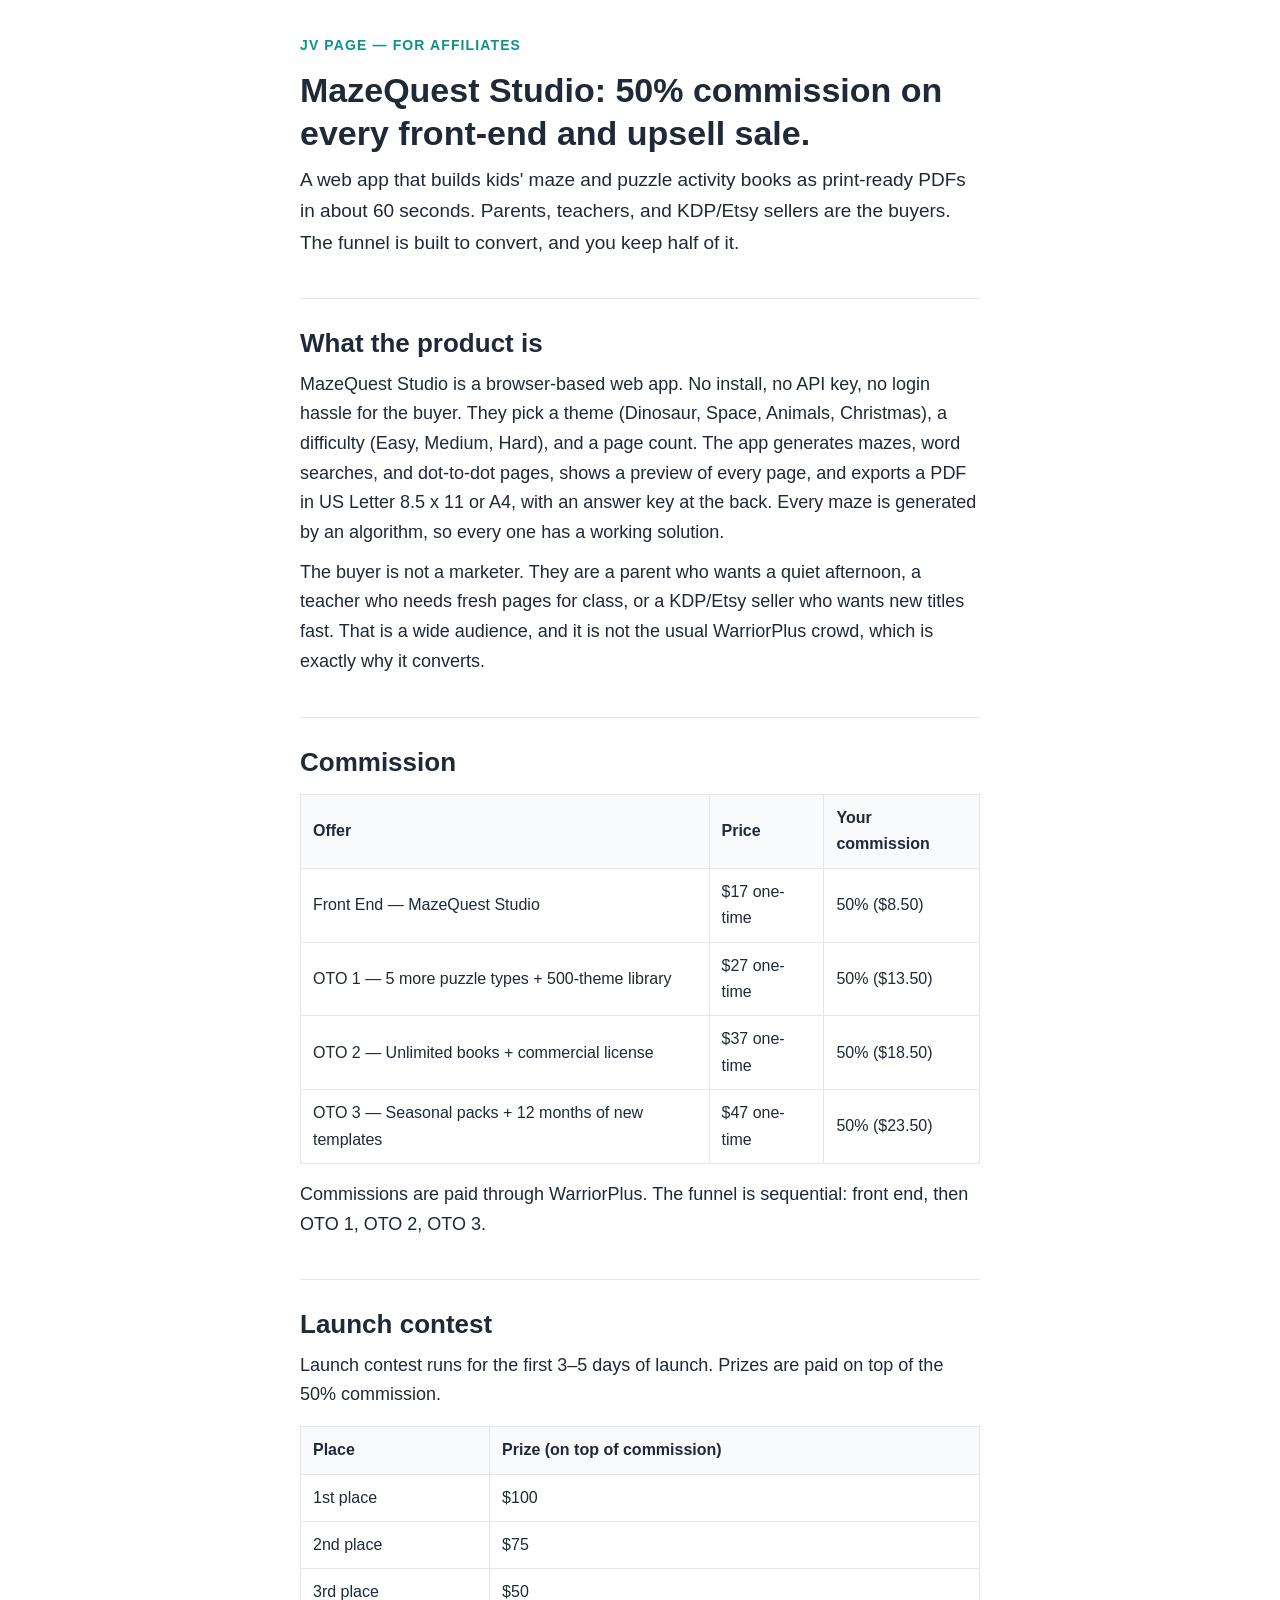
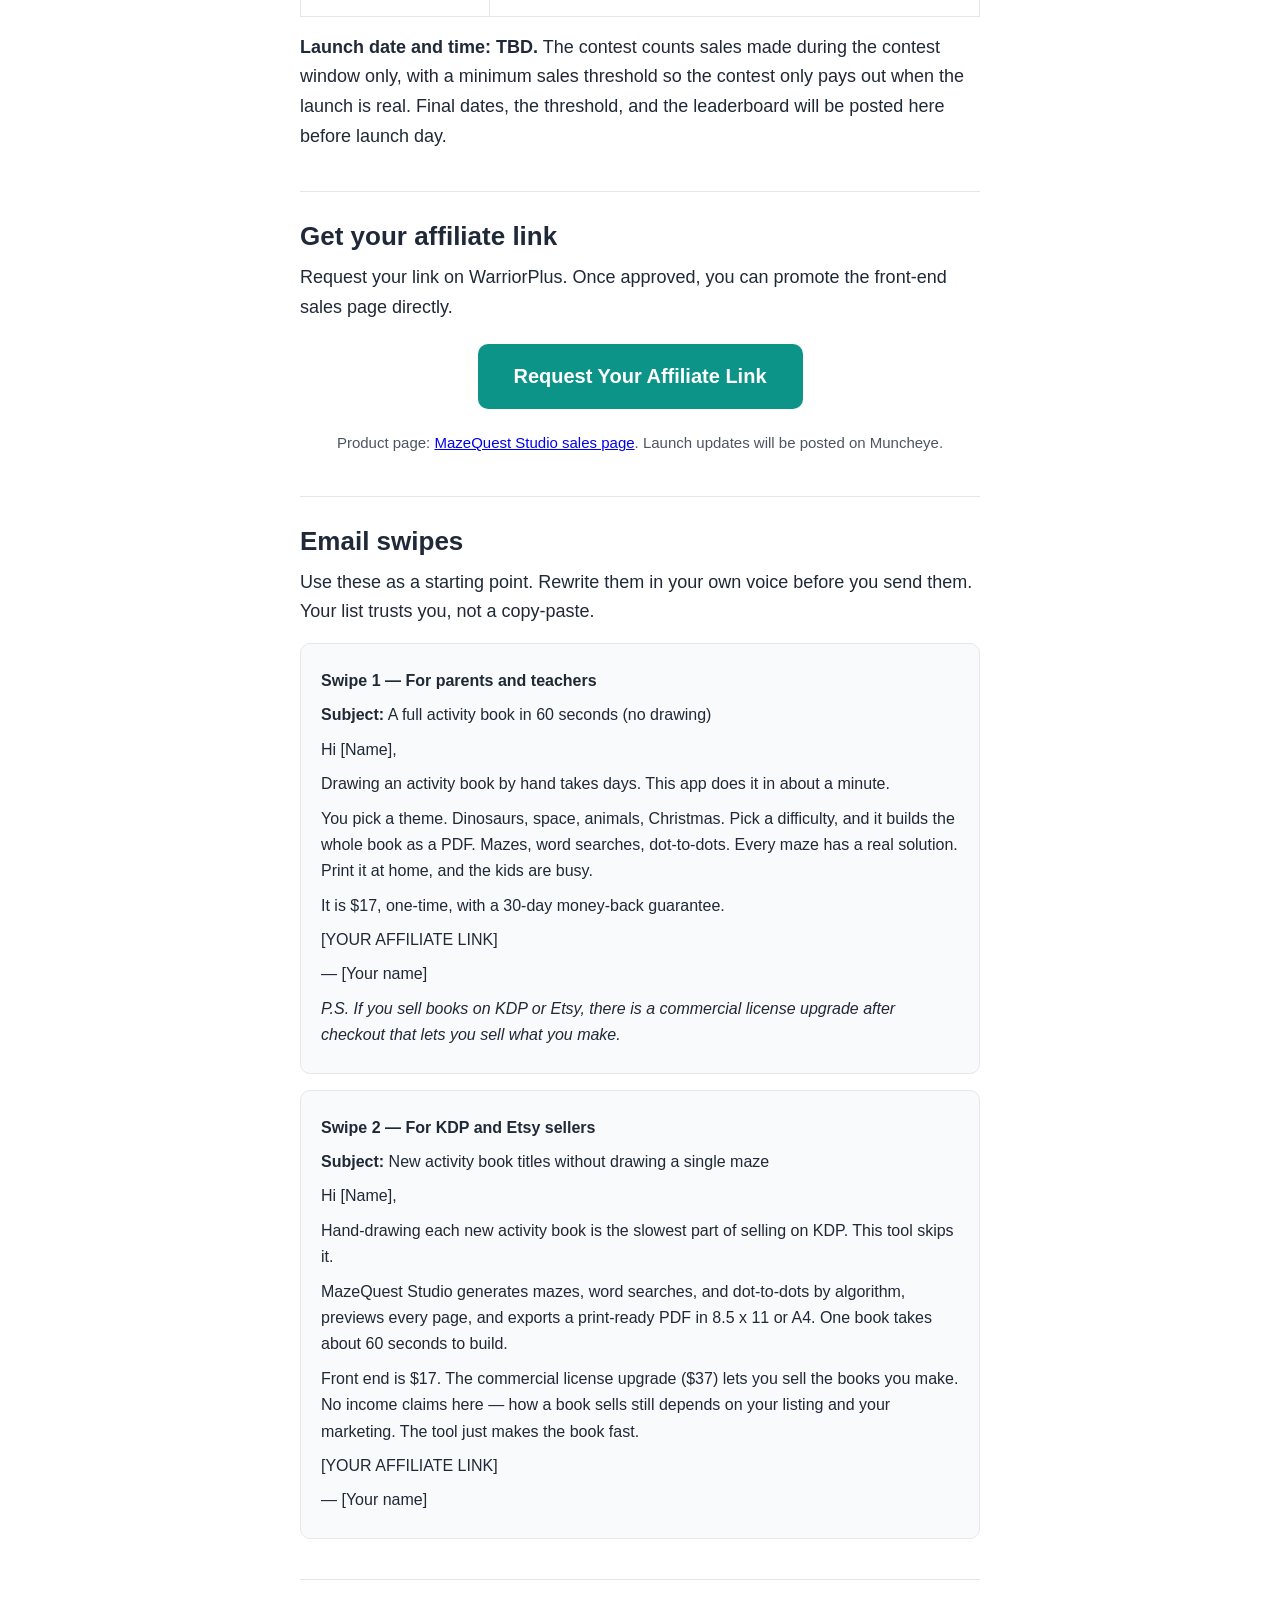
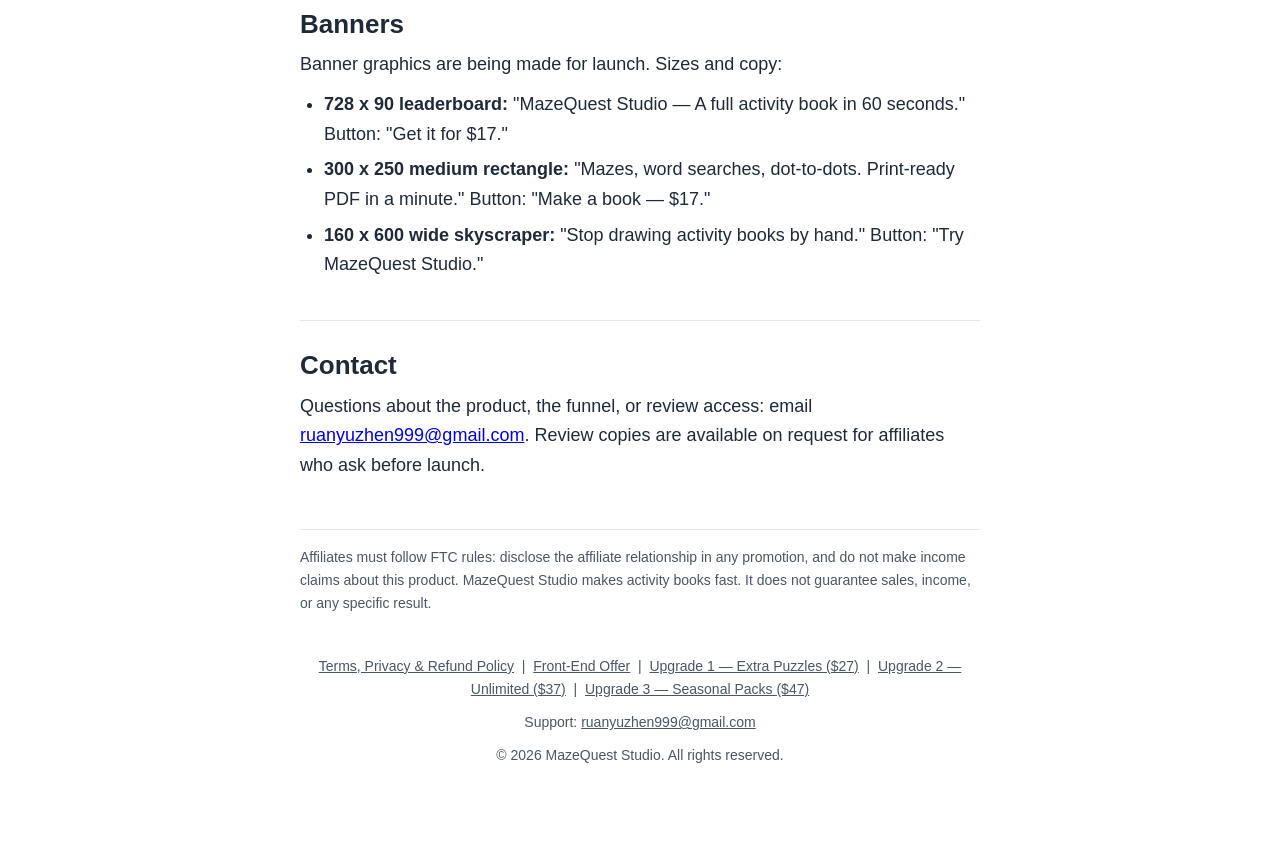
==== jv.html @ 2bf0dc8c "Replace index.html with front-end-only page and add OTO, terms, thank-you and JV pages" ====
<!DOCTYPE html>
<html lang="en-US">
<head>
<meta charset="UTF-8">
<meta name="viewport" content="width=device-width, initial-scale=1.0">
<title>JV Page — MazeQuest Studio (50% Commission) — Promote &amp; Earn</title>
<meta name="description" content="Promote MazeQuest Studio on WarriorPlus and earn 50% commission on the front end and all one-time offers. Launch contest, email swipes, and banners inside.">
<link rel="stylesheet" href="style.css">
</head>
<body>
<div class="container">
<p class="eyebrow">JV Page — For Affiliates</p>
<h1>MazeQuest Studio: 50% commission on every front-end and upsell sale.</h1>
<p class="lead">A web app that builds kids' maze and puzzle activity books as print-ready PDFs in about 60 seconds. Parents, teachers, and KDP/Etsy sellers are the buyers. The funnel is built to convert, and you keep half of it.</p>

<h2>What the product is</h2>
<p>MazeQuest Studio is a browser-based web app. No install, no API key, no login hassle for the buyer. They pick a theme (Dinosaur, Space, Animals, Christmas), a difficulty (Easy, Medium, Hard), and a page count. The app generates mazes, word searches, and dot-to-dot pages, shows a preview of every page, and exports a PDF in US Letter 8.5 x 11 or A4, with an answer key at the back. Every maze is generated by an algorithm, so every one has a working solution.</p>
<p>The buyer is not a marketer. They are a parent who wants a quiet afternoon, a teacher who needs fresh pages for class, or a KDP/Etsy seller who wants new titles fast. That is a wide audience, and it is not the usual WarriorPlus crowd, which is exactly why it converts.</p>

<h2>Commission</h2>
<table>
  <tr><th>Offer</th><th>Price</th><th>Your commission</th></tr>
  <tr><td>Front End — MazeQuest Studio</td><td>$17 one-time</td><td>50% ($8.50)</td></tr>
  <tr><td>OTO 1 — 5 more puzzle types + 500-theme library</td><td>$27 one-time</td><td>50% ($13.50)</td></tr>
  <tr><td>OTO 2 — Unlimited books + commercial license</td><td>$37 one-time</td><td>50% ($18.50)</td></tr>
  <tr><td>OTO 3 — Seasonal packs + 12 months of new templates</td><td>$47 one-time</td><td>50% ($23.50)</td></tr>
</table>
<p>Commissions are paid through WarriorPlus. The funnel is sequential: front end, then OTO 1, OTO 2, OTO 3.</p>

<h2>Launch contest</h2>
<p>Launch contest runs for the first 3–5 days of launch. Prizes are paid on top of the 50% commission.</p>
<table>
  <tr><th>Place</th><th>Prize (on top of commission)</th></tr>
  <tr><td>1st place</td><td>$100</td></tr>
  <tr><td>2nd place</td><td>$75</td></tr>
  <tr><td>3rd place</td><td>$50</td></tr>
</table>
<p><strong>Launch date and time: TBD.</strong> <!-- TODO: Fill in the launch date (planned 8–9 AM ET) once WarriorPlus approves the offer. --> The contest counts sales made during the contest window only, with a minimum sales threshold so the contest only pays out when the launch is real. Final dates, the threshold, and the leaderboard will be posted here before launch day.</p>

<h2>Get your affiliate link</h2>
<p>Request your link on WarriorPlus. Once approved, you can promote the front-end sales page directly.</p>
<div class="btn-center">
  <!-- TODO: Replace with the real WarriorPlus affiliate request link once the offer is live and public. -->
  <a class="btn" href="https://warriorplus.com/aff-offer/o/y7ndfl">Request Your Affiliate Link</a>
</div>
<p class="guarantee">Product page: <a href="index.html">MazeQuest Studio sales page</a>. Launch updates will be posted on Muncheye.</p>

<h2>Email swipes</h2>
<p>Use these as a starting point. Rewrite them in your own voice before you send them. Your list trusts you, not a copy-paste.</p>

<div class="swipe">
  <p><strong>Swipe 1 — For parents and teachers</strong></p>
  <p><strong>Subject:</strong> A full activity book in 60 seconds (no drawing)</p>
  <p>Hi [Name],</p>
  <p>Drawing an activity book by hand takes days. This app does it in about a minute.</p>
  <p>You pick a theme. Dinosaurs, space, animals, Christmas. Pick a difficulty, and it builds the whole book as a PDF. Mazes, word searches, dot-to-dots. Every maze has a real solution. Print it at home, and the kids are busy.</p>
  <p>It is $17, one-time, with a 30-day money-back guarantee.</p>
  <p>[YOUR AFFILIATE LINK]</p>
  <p>— [Your name]</p>
  <p><em>P.S. If you sell books on KDP or Etsy, there is a commercial license upgrade after checkout that lets you sell what you make.</em></p>
</div>

<div class="swipe">
  <p><strong>Swipe 2 — For KDP and Etsy sellers</strong></p>
  <p><strong>Subject:</strong> New activity book titles without drawing a single maze</p>
  <p>Hi [Name],</p>
  <p>Hand-drawing each new activity book is the slowest part of selling on KDP. This tool skips it.</p>
  <p>MazeQuest Studio generates mazes, word searches, and dot-to-dots by algorithm, previews every page, and exports a print-ready PDF in 8.5 x 11 or A4. One book takes about 60 seconds to build.</p>
  <p>Front end is $17. The commercial license upgrade ($37) lets you sell the books you make. No income claims here — how a book sells still depends on your listing and your marketing. The tool just makes the book fast.</p>
  <p>[YOUR AFFILIATE LINK]</p>
  <p>— [Your name]</p>
</div>

<h2>Banners</h2>
<p>Banner graphics are being made for launch. Sizes and copy:</p>
<ul>
  <li><strong>728 x 90 leaderboard:</strong> "MazeQuest Studio — A full activity book in 60 seconds." Button: "Get it for $17."</li>
  <li><strong>300 x 250 medium rectangle:</strong> "Mazes, word searches, dot-to-dots. Print-ready PDF in a minute." Button: "Make a book — $17."</li>
  <li><strong>160 x 600 wide skyscraper:</strong> "Stop drawing activity books by hand." Button: "Try MazeQuest Studio."</li>
</ul>
<p><!-- TODO: Replace the text descriptions above with real banner image files once designed. --></p>

<h2>Contact</h2>
<p>Questions about the product, the funnel, or review access: email <a href="mailto:ruanyuzhen999@gmail.com">ruanyuzhen999@gmail.com</a>. Review copies are available on request for affiliates who ask before launch.</p>

<p class="disclaimer">Affiliates must follow FTC rules: disclose the affiliate relationship in any promotion, and do not make income claims about this product. MazeQuest Studio makes activity books fast. It does not guarantee sales, income, or any specific result.</p>

<footer>
  <p><a href="terms.html">Terms, Privacy &amp; Refund Policy</a> &nbsp;|&nbsp; <a href="index.html">Front-End Offer</a> &nbsp;|&nbsp; <a href="oto1.html">Upgrade 1 — Extra Puzzles ($27)</a> &nbsp;|&nbsp; <a href="oto2.html">Upgrade 2 — Unlimited ($37)</a> &nbsp;|&nbsp; <a href="oto3.html">Upgrade 3 — Seasonal Packs ($47)</a></p>
  <p>Support: <a href="mailto:ruanyuzhen999@gmail.com">ruanyuzhen999@gmail.com</a></p>
  <p>&copy; 2026 MazeQuest Studio. All rights reserved.</p>
</footer>


  
</div>
</body>
</html>
---- style.css ----
/* MazeQuest Studio — shared sales-page styles.
   Simple by design (Buoi 6: white background, one column, content first).
   Same look as the app: warm, kid-friendly, easy to read. */

:root {
  --ink: #1f2937;
  --muted: #4b5563;
  --accent: #0d9488;      /* teal */
  --accent-dark: #0b7c74;
  --warm: #f59e0b;        /* amber */
  --paper: #fffbeb;       /* warm cream */
  --line: #e5e7eb;
  --soft: #f9fafb;
}

* { box-sizing: border-box; }

body {
  margin: 0;
  background: #ffffff;
  color: var(--ink);
  font-family: -apple-system, BlinkMacSystemFont, "Segoe UI", Roboto, Helvetica, Arial, sans-serif;
  font-size: 18px;
  line-height: 1.65;
}

.container {
  max-width: 720px;
  margin: 0 auto;
  padding: 24px 20px 64px;
}

h1, h2, h3 { line-height: 1.25; color: var(--ink); }
h1 { font-size: 34px; margin: 12px 0 8px; }
h2 { font-size: 26px; margin: 40px 0 10px; border-top: 1px solid var(--line); padding-top: 28px; }
h3 { font-size: 20px; margin: 24px 0 6px; }
p { margin: 10px 0; }
ul, ol { margin: 10px 0; padding-left: 24px; }
li { margin: 6px 0; }

.eyebrow {
  font-size: 14px;
  font-weight: 700;
  letter-spacing: 0.08em;
  text-transform: uppercase;
  color: var(--accent);
}

.subhead { font-size: 20px; color: var(--muted); }

.lead { font-size: 19px; }

.callout {
  background: var(--paper);
  border: 1px solid #fde68a;
  border-radius: 10px;
  padding: 16px 20px;
  margin: 20px 0;
}

.price-box {
  background: var(--soft);
  border: 1px solid var(--line);
  border-radius: 12px;
  padding: 24px;
  margin: 28px 0;
  text-align: center;
}

.price { font-size: 44px; font-weight: 800; margin: 4px 0; }
.price small { font-size: 18px; font-weight: 400; color: var(--muted); }
.strike { text-decoration: line-through; color: var(--muted); }

.btn {
  display: inline-block;
  background: var(--accent);
  color: #fff;
  font-size: 20px;
  font-weight: 700;
  text-decoration: none;
  padding: 16px 36px;
  border-radius: 10px;
  margin: 12px 0;
}
.btn:hover { background: var(--accent-dark); }
.btn-warm { background: var(--warm); color: #1f2937; }
.btn-warm:hover { background: #d97706; color: #fff; }

.btn-center { text-align: center; }

.wp-buy img { max-width: 100%; height: auto; display: block; margin: 12px auto; }

.wplus_spdisclaimer { font-size: 14px; color: var(--muted); text-align: center; margin: 8px 0 0; }

.no-thanks {
  display: block;
  text-align: center;
  font-size: 15px;
  color: var(--muted);
  margin-top: 8px;
}

.guarantee {
  font-size: 15px;
  color: var(--muted);
  text-align: center;
}

.checklist { list-style: none; padding-left: 0; }
.checklist li::before { content: "\2713  "; color: var(--accent); font-weight: 700; }

.faq h3 { margin-top: 20px; }

.disclaimer {
  font-size: 14px;
  color: var(--muted);
  border-top: 1px solid var(--line);
  margin-top: 48px;
  padding-top: 16px;
}

footer { font-size: 14px; color: var(--muted); text-align: center; margin-top: 40px; }
footer a { color: var(--muted); }

.video-placeholder {
  background: var(--soft);
  border: 2px dashed var(--line);
  border-radius: 12px;
  padding: 48px 24px;
  text-align: center;
  color: var(--muted);
  margin: 24px 0;
}

.video-embed {
  position: relative;
  padding-bottom: 56.25%;
  height: 0;
  overflow: hidden;
  border-radius: 12px;
  margin: 24px 0;
}

.video-embed iframe {
  position: absolute;
  top: 0;
  left: 0;
  width: 100%;
  height: 100%;
  border: 0;
}

/* Single-page hash routing: only one section is visible at a time.
   The public share link only serves the root page, so every sales
   page (OTO 1-3, thank-you, JV, terms) lives here as a section,
   opened by #oto1, #oto2, #oto3, #thank-you, #jv, #terms. */
.page-section { display: none; }
.page-section.active { display: block; }

table { width: 100%; border-collapse: collapse; font-size: 16px; margin: 16px 0; }
th, td { border: 1px solid var(--line); padding: 10px 12px; text-align: left; }
th { background: var(--soft); }

.swipe {
  background: var(--soft);
  border: 1px solid var(--line);
  border-radius: 10px;
  padding: 16px 20px;
  margin: 16px 0;
  font-size: 16px;
}
.swipe p { margin: 8px 0; }

@media (max-width: 560px) {
  body { font-size: 17px; }
  h1 { font-size: 28px; }
  .btn { width: 100%; text-align: center; padding: 16px 12px; }
}
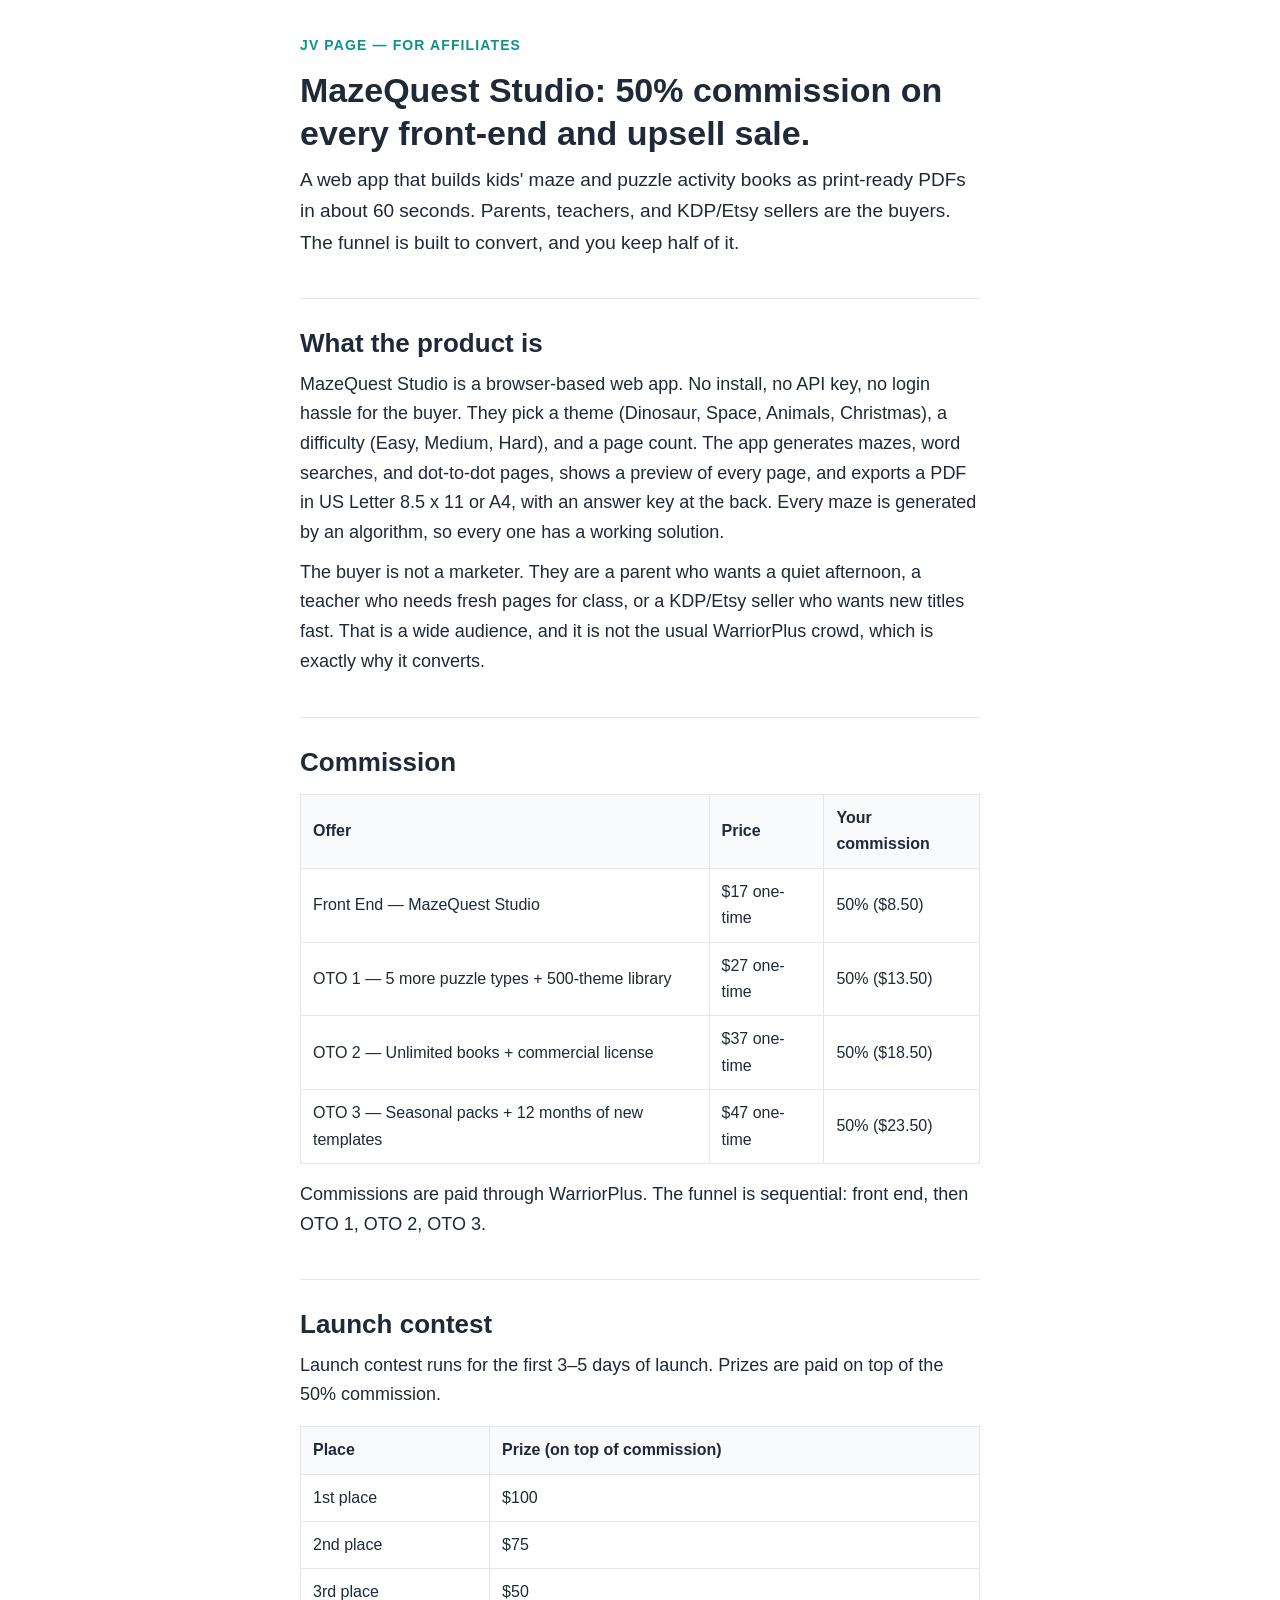
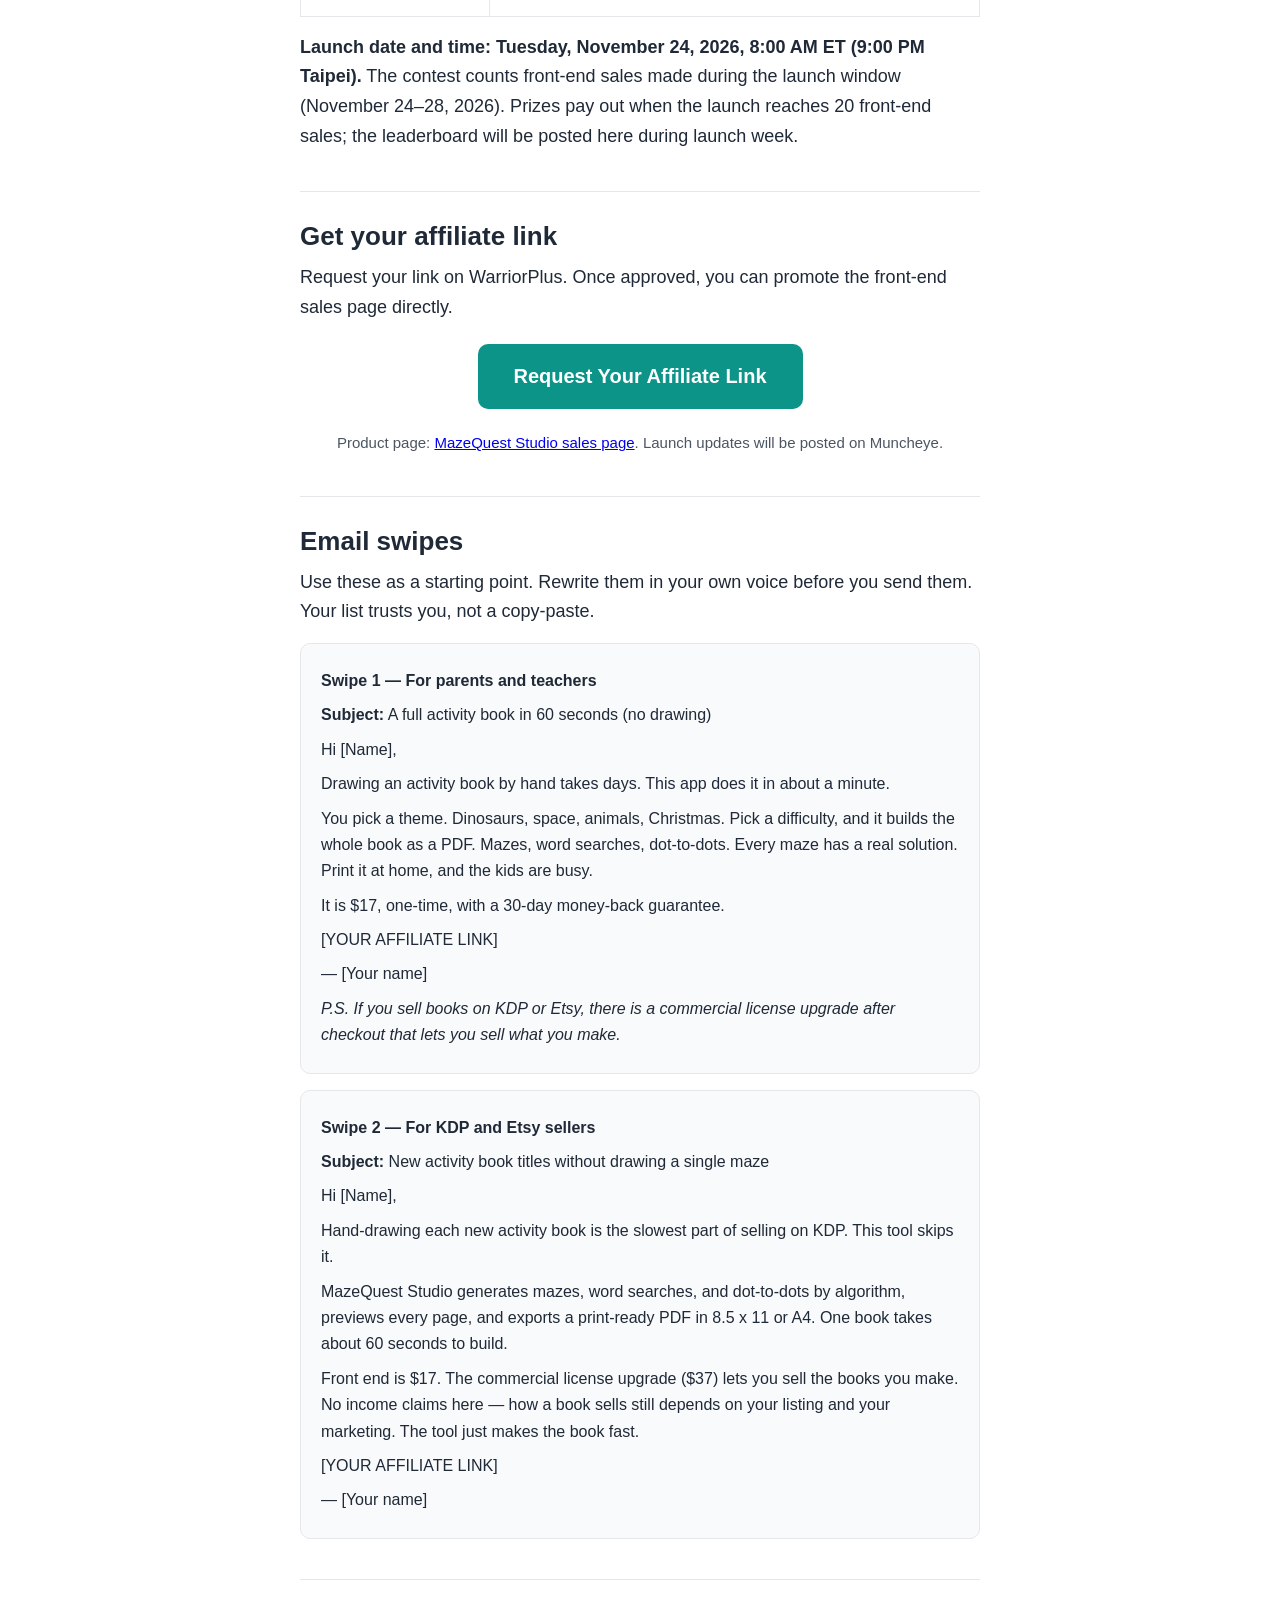
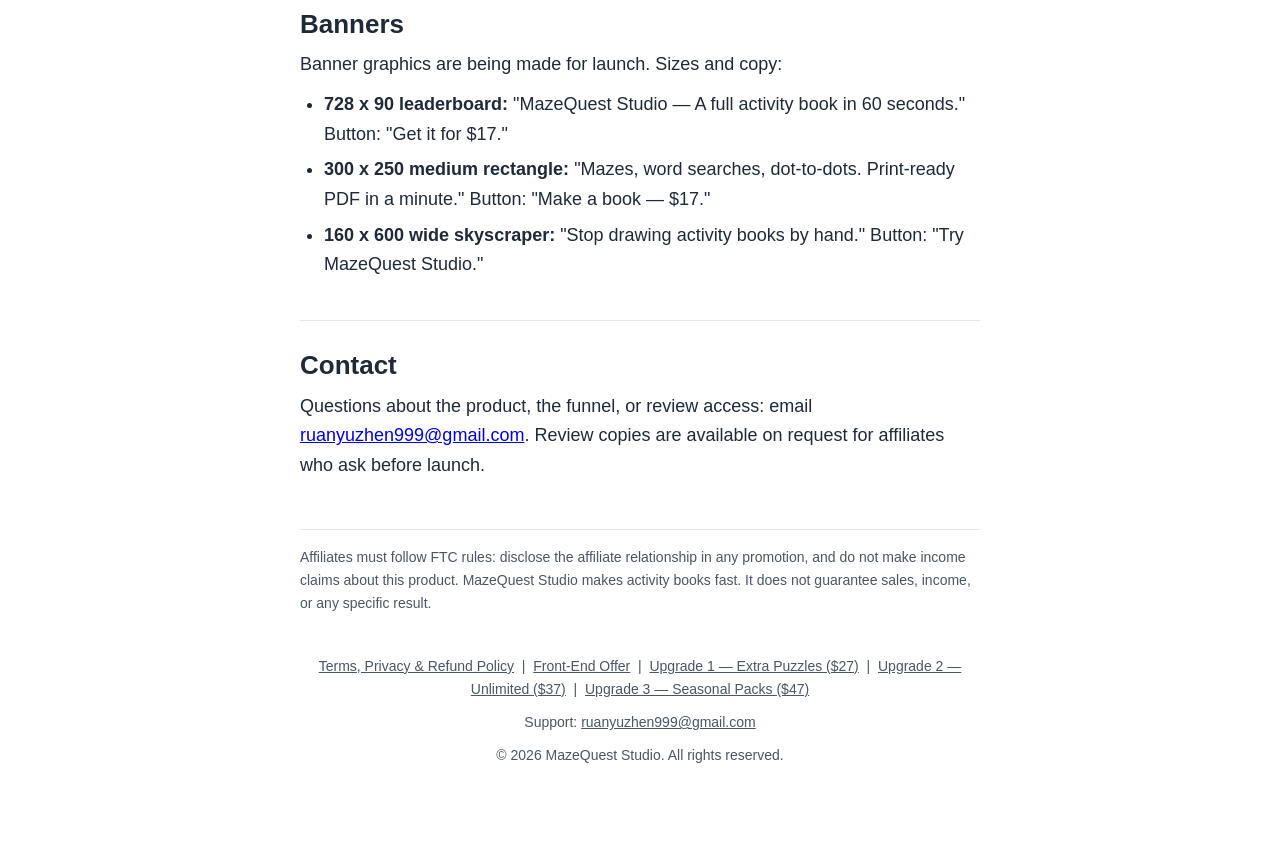
==== commit d53087f9: "Set JV page launch date to Tue 24 Nov 2026" ====
--- a/jv.html
+++ b/jv.html
@@ -35,7 +35,7 @@
   <tr><td>2nd place</td><td>$75</td></tr>
   <tr><td>3rd place</td><td>$50</td></tr>
 </table>
-<p><strong>Launch date and time: TBD.</strong> <!-- TODO: Fill in the launch date (planned 8–9 AM ET) once WarriorPlus approves the offer. --> The contest counts sales made during the contest window only, with a minimum sales threshold so the contest only pays out when the launch is real. Final dates, the threshold, and the leaderboard will be posted here before launch day.</p>
+<p><strong>Launch date and time: Tuesday, November 24, 2026, 8:00 AM ET (9:00 PM Taipei).</strong> The contest counts front-end sales made during the launch window (November 24–28, 2026). Prizes pay out when the launch reaches 20 front-end sales; the leaderboard will be posted here during launch week.</p>
 
 <h2>Get your affiliate link</h2>
 <p>Request your link on WarriorPlus. Once approved, you can promote the front-end sales page directly.</p>
